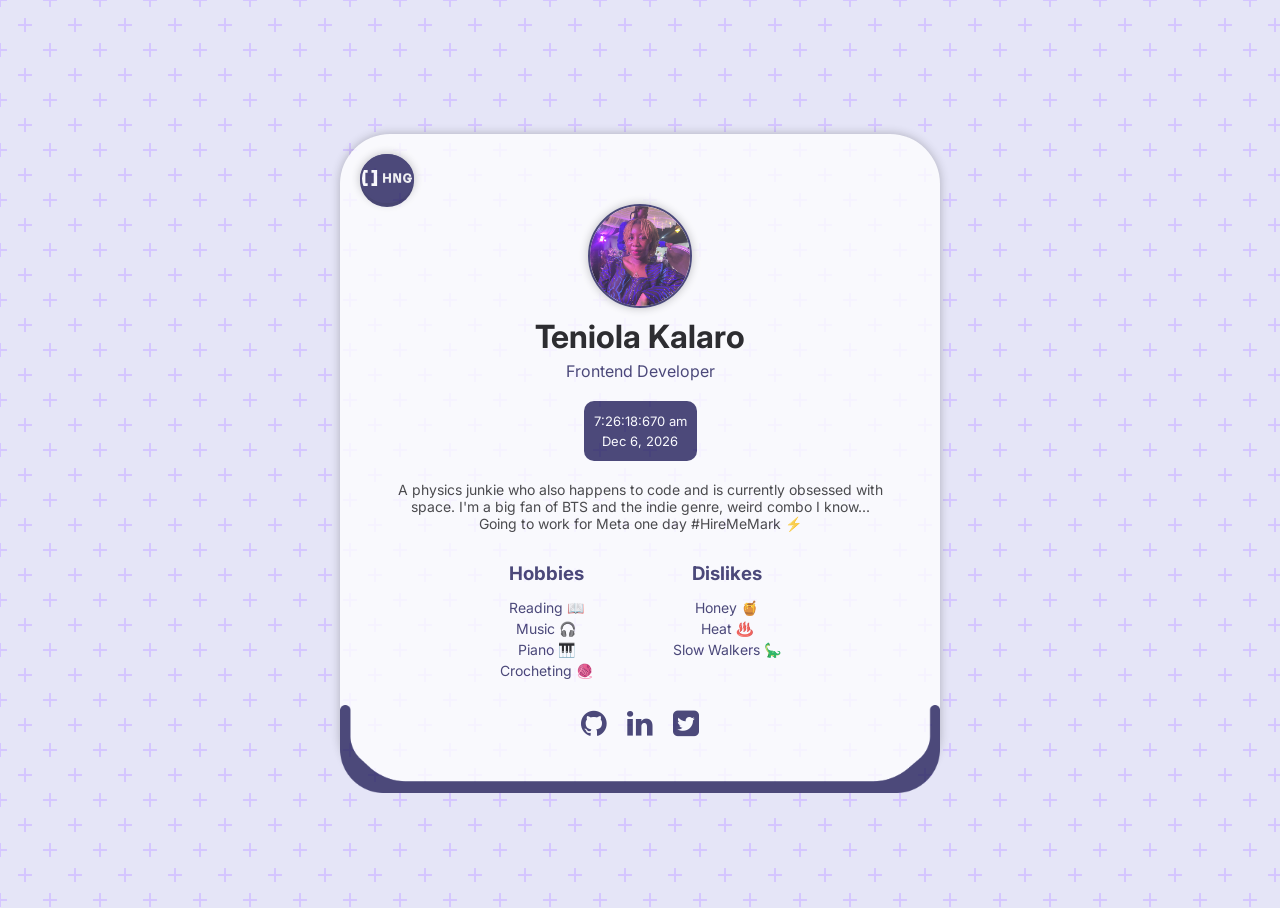
==== index.html @ 97bed38e "profile-card" ====
<!DOCTYPE html>
<html lang="en">
  <head>
    <meta charset="UTF-8" />
    <meta name="viewport" content="width=device-width, initial-scale=1.0" />
    <link rel="stylesheet" href="./index.css" />
    <link
      rel="stylesheet"
      href="https://cdnjs.cloudflare.com/ajax/libs/font-awesome/4.7.0/css/font-awesome.min.css"
    />
    <title>Teni's Profile Card</title>
    <link rel="icon" type="image/x-icon" href="./profile-card.jpg" />
  </head>
  <body>
    <main>
      <article class="profile-card" data-testid="test-profile-card">
        <figure class="bg-logo"><img src="./HNG-logo.svg" /></figure>
        <figure>
          <img data-testid="test-user-avatar" src="./profile-card.jpg" />
        </figure>
        <h2 class="name" data-testid="test-user-name">Teniola Kalaro</h2>
        <p class="role">Frontend Developer</p>
        <section class="time">
          <p data-testid="test-user-time" id="current-time">--:--</p>
          <p id="current-date">Loading date…</p>
        </section>
        <p class="bio" data-testid="test-user-bio">
          A physics junkie who also happens to code and is currently obsessed
          with space. I'm a big fan of BTS and the indie genre, weird combo I
          know... Going to work for Meta one day #HireMeMark ⚡
        </p>

        <div class="know-me">
          <section data-testid="test-user-hobbies">
            <h3>Hobbies</h3>
            <ul>
              <li>Reading 📖</li>
              <li>Music 🎧</li>
              <li>Piano 🎹</li>
              <li>Crocheting 🧶</li>
            </ul>
          </section>
          <section data-testid="test-user-dislikes">
            <h3>Dislikes</h3>
            <ul>
              <li>Honey 🍯</li>
              <li>Heat ♨️</li>
              <li>Slow Walkers 🦕</li>
            </ul>
          </section>
        </div>
        <ul class="social" data-testid="test-user-social-links">
          <li>
            <a
              class="fa fa-github"
              data-testid="test-user-social-github"
              href="https://github.com/pineapplegoose"
            ></a>
          </li>
          <li>
            <a
              class="fa fa-linkedin"
              data-testid="test-user-social-linkedin"
              href="www.linkedin.com/in/teniola-kalaro-448442238"
            ></a>
          </li>
          <li>
            <a
              class="fa fa-twitter-square"
              data-testid="test-user-social-twitter"
              href="https://x.com/ktviens"
            ></a>
          </li>
        </ul>
        <img class="bottom" src="./background-rectangle.png" />
      </article>
    </main>
    <script src="./index.js"></script>
  </body>
</html>
---- index.css ----
@import url('https://fonts.googleapis.com/css2?family=Inter:ital,opsz,wght@0,14..32,100..900;1,14..32,100..900&display=swap');
html{height: 100%;}
body{
    background-color: #D5C6FF;
    display: flex;
    justify-content: center;
    align-items: center;
    height: 100%;
    font-family: "Inter", sans-serif;
    font-optical-sizing: auto;
    opacity: 0.8;
    background: radial-gradient(circle, transparent 20%, #e5e5f7 20%, #e5e5f7 80%, transparent 80%, transparent), radial-gradient(circle, transparent 20%, #e5e5f7 20%, #e5e5f7 80%, transparent 80%, transparent) 25px 25px, linear-gradient(#D5C6FF 2px, transparent 2px) 0 -1px, linear-gradient(90deg, #D5C6FF 2px, #e5e5f7 2px) -1px 0;
    background-size: 50px 50px, 50px 50px, 25px 25px, 25px 25px;
}

.profile-card{
    display: flex;
    flex-direction: column;
    align-items: center;
    background-color: white;
    position: relative;
    border-radius: 50px;
    padding: 20px;
    margin: 20px;
    box-shadow: 0 0 10px rgba(0, 0, 0, 0.3);
    
}

figure{
    margin: 50px 0px 0px 0px;
}

figure img{
    width: 100px;
    height: 100px;
    border-radius: 50%;
    object-fit: cover;
    border: 2px solid #26235C;
    box-shadow: 0 0 10px rgba(0, 0, 0, 0.3);
    position: relative;
    z-index: 1

}

.bg-logo{
    position: absolute;
    top: 0;
    left: 0;
    background-color: #26235C;
    border-radius: 50%;
    margin: 20px;
}
.bg-logo img{
    width: 50px;
    height: 45px;
    object-fit: contain;
    border: 2px solid #26235C;
    margin: 0;
}
.name{
    margin: 5px 0px;
    font-size: 32px;
}
.time{
    display: flex;
    flex-direction: column;
    justify-content: center;
    align-items: center;
    background-color: #26235C;
    color: white;
    border-radius: 10px;
    padding: 10px 10px;
}
.bio{
    width: 500px;
    word-wrap: break-word;
    text-align: center;
    color: #252525;
    margin: 20px 30px;
    font-size: 14px;
}
.role{
    color: #26235C;
    margin: 0 0 20px 0;
}
ul{
    list-style-type: none;
    padding: 0;
}
.know-me{
    display: flex;
    justify-content:space-between;
}
.know-me section{
    display: flex;
    flex-direction: column;
    align-items: center;
    margin: 0px 40px;
}

.know-me ul{
    display: flex;
    flex-direction: column;
    justify-content: center;
    align-items: center;
    text-align: center;
    margin: 0px 20px;
}
.know-me h3{
    color: #26235C;
    margin: 10px 0px;
    text-align: center;
}
.know-me li, .know-me ul{
    color: #26235C;
    margin: 2px 0px;
    font-size: 14px;
}
.social{
    display: flex;
    justify-content: center;
    margin: 20px 0px;
    gap: 20px;
    font-size: 30px;
}

a{
    font-family: 'Inter', sans-serif;
    font-size: 16px;
    color: #26235C;
    margin: 5px 0px;
    outline: none;
    text-decoration: none;
}
#current-time, #current-date{
    color: white;
    margin: 2px 0px;
    font-size: small;
}

.bottom{
    position: absolute;
    bottom: -10px;
    right: 0;
    left: 0;
    width: 100%;
}

@media only screen and (max-width: 600px) {
    body{
        height: 100%;
        padding: 10px;
    }
    figure{
        margin: 20px 0px 0px 0px;
    }
    figure img{
        width: 80px;
        height: 80px;
    }
    .bg-logo img{
        width: 30px;
        height: 25px;
    }
    .profile-card{
        width: 80%;
        height: 90%;
    }
    .bio{
        width: 90%;
    }
    .know-me h3{
        font-size: 18px;
        margin: 5px 0;
    }
    .social{
        font-size: 18px;
        margin: 10px 0;
    }
    .bottom{
        position: absolute;
        bottom: 0px;
        right: 0;
        left: 0;
        width: 100%;
    }
}
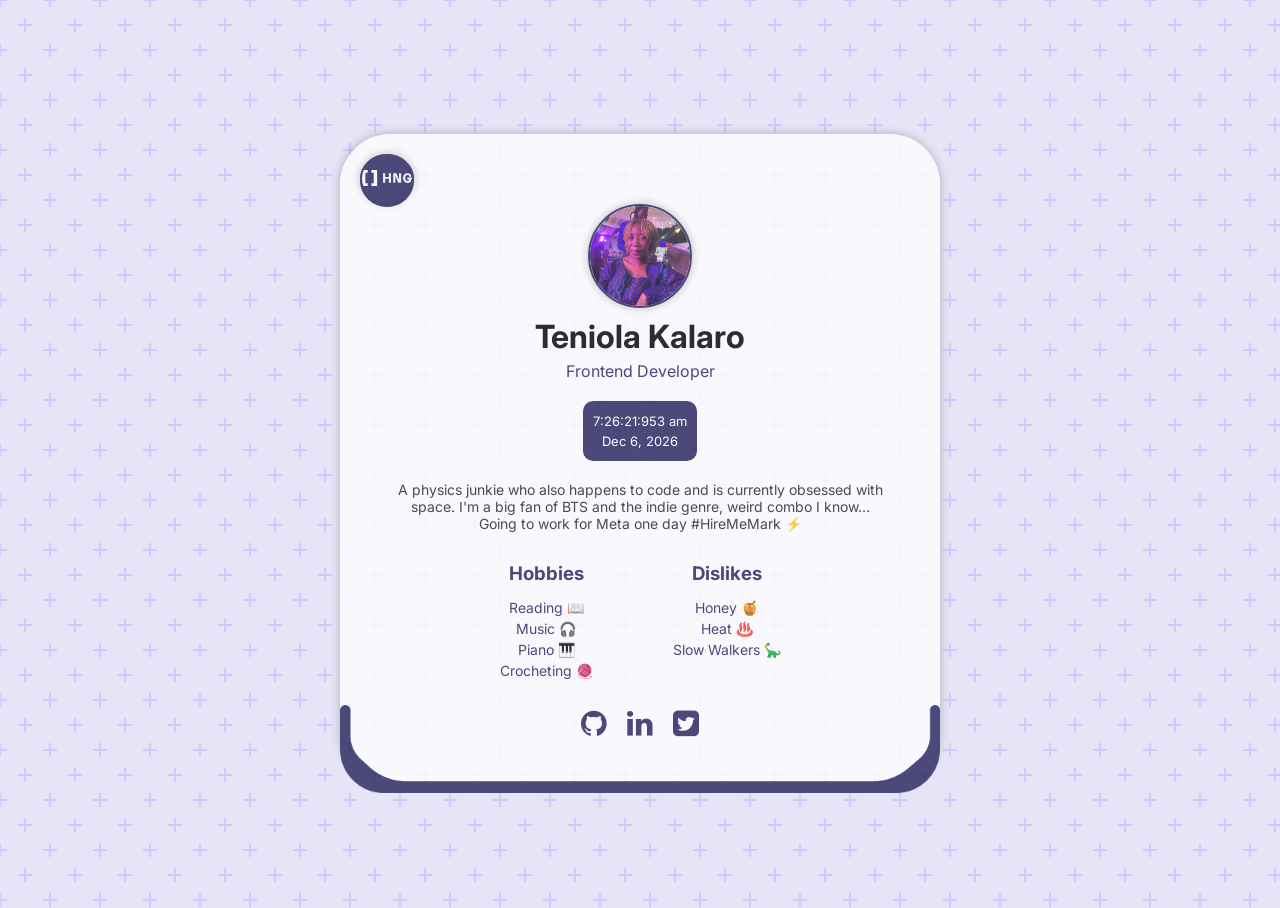
==== commit a47e0966: "update- alt-tags" ====
--- a/index.html
+++ b/index.html
@@ -14,9 +14,13 @@
   <body>
     <main>
       <article class="profile-card" data-testid="test-profile-card">
-        <figure class="bg-logo"><img src="./HNG-logo.svg" /></figure>
+        <figure class="bg-logo"><img src="./HNG-logo.svg" alt="logo" /></figure>
         <figure>
-          <img data-testid="test-user-avatar" src="./profile-card.jpg" />
+          <img
+            data-testid="test-user-avatar"
+            alt="profile-image"
+            src="./profile-card.jpg"
+          />
         </figure>
         <h2 class="name" data-testid="test-user-name">Teniola Kalaro</h2>
         <p class="role">Frontend Developer</p>
@@ -72,7 +76,11 @@
             ></a>
           </li>
         </ul>
-        <img class="bottom" src="./background-rectangle.png" />
+        <img
+          class="bottom"
+          alt="bottom-border"
+          src="./background-rectangle.png"
+        />
       </article>
     </main>
     <script src="./index.js"></script>
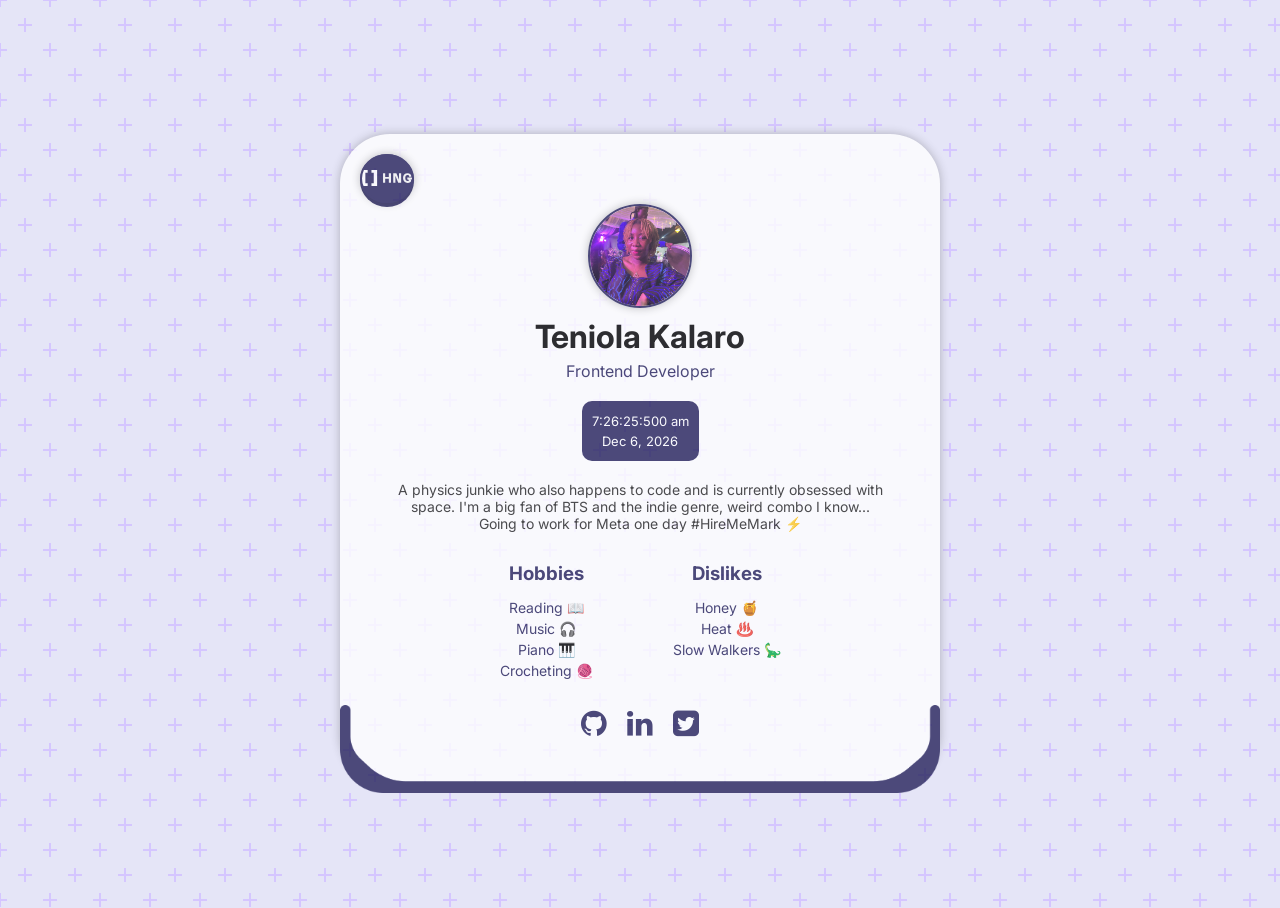
==== commit d075e198: "fix links" ====
--- a/index.html
+++ b/index.html
@@ -53,29 +53,23 @@
             </ul>
           </section>
         </div>
-        <ul class="social" data-testid="test-user-social-links">
-          <li>
-            <a
-              class="fa fa-github"
-              data-testid="test-user-social-github"
-              href="https://github.com/pineapplegoose"
-            ></a>
-          </li>
-          <li>
-            <a
-              class="fa fa-linkedin"
-              data-testid="test-user-social-linkedin"
-              href="www.linkedin.com/in/teniola-kalaro-448442238"
-            ></a>
-          </li>
-          <li>
-            <a
-              class="fa fa-twitter-square"
-              data-testid="test-user-social-twitter"
-              href="https://x.com/ktviens"
-            ></a>
-          </li>
-        </ul>
+        <section class="social" data-testid="test-user-social-links">
+          <a
+            class="fa fa-github"
+            data-testid="test-user-social-github"
+            href="https://github.com/pineapplegoose"
+          ></a>
+          <a
+            class="fa fa-linkedin"
+            data-testid="test-user-social-linkedin"
+            href="https://www.linkedin.com/in/teniola-kalaro-448442238/"
+          ></a>
+          <a
+            class="fa fa-twitter-square"
+            data-testid="test-user-social-twitter"
+            href="https://x.com/ktviens"
+          ></a>
+        </section>
         <img
           class="bottom"
           alt="bottom-border"
--- a/index.css
+++ b/index.css
@@ -123,22 +123,25 @@
     margin: 20px 0px;
     gap: 20px;
     font-size: 30px;
+    z-index: 1;
 }
 
-a{
+.fa{
     font-family: 'Inter', sans-serif;
     font-size: 16px;
     color: #26235C;
     margin: 5px 0px;
-    outline: none;
     text-decoration: none;
+    cursor:pointer;
+}
+.fa:hover{
+    color: #D5C6FF;
 }
 #current-time, #current-date{
     color: white;
     margin: 2px 0px;
     font-size: small;
 }
-
 .bottom{
     position: absolute;
     bottom: -10px;
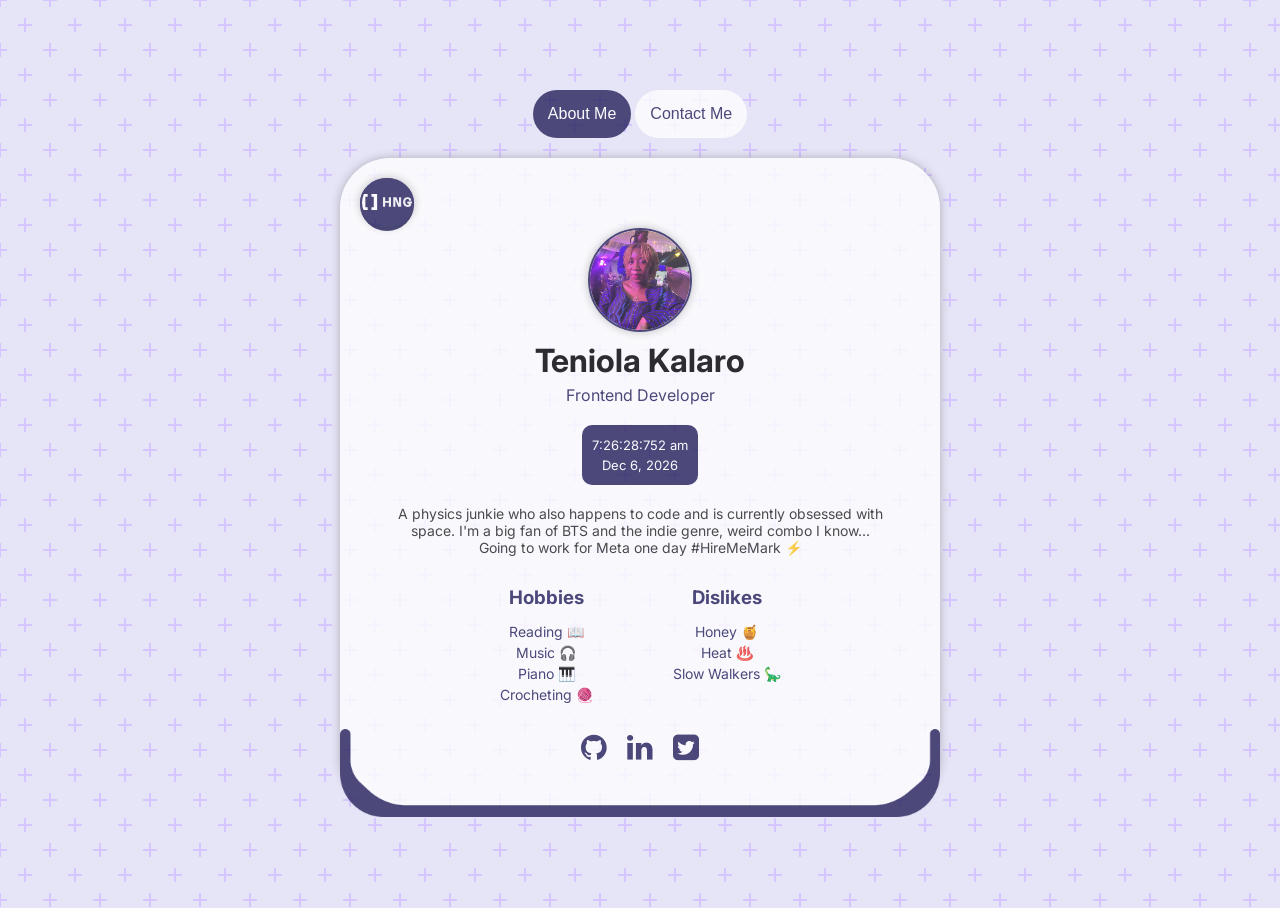
==== commit 95e25dde: "about-page and contact-page" ====
--- a/index.html
+++ b/index.html
@@ -12,7 +12,24 @@
     <link rel="icon" type="image/x-icon" href="./profile-card.jpg" />
   </head>
   <body>
-    <main>
+    <main
+      style="
+        display: flex;
+        flex-direction: column;
+        justify-content: center;
+        align-items: center;
+        width: 100%;
+        height: 100%;
+      "
+    >
+      <section class="buttons">
+        <button style="background-color: #26235c; color: white">
+          <a href="./about.html" style="color: white">About Me</a>
+        </button>
+        <button style="background-color: white">
+          <a href="./contact.html">Contact Me</a>
+        </button>
+      </section>
       <article class="profile-card" data-testid="test-profile-card">
         <figure class="bg-logo"><img src="./HNG-logo.svg" alt="logo" /></figure>
         <figure>
--- a/index.css
+++ b/index.css
@@ -13,8 +13,33 @@
     background: radial-gradient(circle, transparent 20%, #e5e5f7 20%, #e5e5f7 80%, transparent 80%, transparent), radial-gradient(circle, transparent 20%, #e5e5f7 20%, #e5e5f7 80%, transparent 80%, transparent) 25px 25px, linear-gradient(#D5C6FF 2px, transparent 2px) 0 -1px, linear-gradient(90deg, #D5C6FF 2px, #e5e5f7 2px) -1px 0;
     background-size: 50px 50px, 50px 50px, 25px 25px, 25px 25px;
 }
-
-.profile-card{
+.buttons{
+    place-self: center;
+}
+.buttons button{
+    padding: 15px;
+    border-radius: 50px;
+    border: none;
+    color: #26235C;
+    cursor: pointer;
+}
+.buttons a{
+    color: #26235C;
+    text-decoration: none;
+    font-size: medium;
+}
+#back{
+    place-self: start; 
+    margin: 10px 40px;
+    padding: 15px;
+    border-radius: 50%;
+    border: none;
+    background-color: #e5e5f7;
+    color: #26235C;
+    cursor: pointer;
+    position: absolute;
+}
+.profile-card, .about-card, .contact-card{
     display: flex;
     flex-direction: column;
     align-items: center;
@@ -24,8 +49,84 @@
     padding: 20px;
     margin: 20px;
     box-shadow: 0 0 10px rgba(0, 0, 0, 0.3);
-    
-}
+}
+
+.about-card{
+    width: 50%;
+    background:#26235C;
+    padding: 10px 0px;
+}
+
+.about-card section{
+    display: flex;
+    flex-direction: column;
+    align-items: center;
+    width: 50%;
+    margin: 15px 0;
+    color: white;
+}
+
+.about-card section p{
+    text-align: center;
+    margin: 0px 0;
+}
+
+.about-card section h3{
+    text-align: center;
+    margin: 5px 0;
+    color: #e5e5f7;
+}
+
+.about-card section ul{
+    list-style-type: none;
+    padding: 0;
+    margin: 0;
+}
+
+.contact-card{
+    width: 70%;
+
+}
+
+.contact-card form{
+    display: flex;
+    flex-direction: column;
+    align-items: center;
+    width: 100%;
+}
+
+.contact-card input[type="text"], .contact-card input[type="email"], .contact-card textarea{
+    margin: 10px 10px;
+    padding: 10px;
+    border-radius: 10px;
+    border: none;
+    background-color: #e5e5f7;
+    color: #26235C;
+    font-size: 16px;
+    width: 100%;
+}
+
+.contact-card label{
+    display: flex;
+    justify-content: space-between;
+    align-items: center;
+    color: #26235C;
+    width: 70%;
+}
+
+.contact-card label p{
+    width: 100px;
+}
+
+.contact-card input[type="submit"]{
+    background-color: #26235C;
+    padding: 15px;
+    border-radius: 20px;
+    color: white;
+    border: none;
+    font-size: medium;
+}
+
 
 figure{
     margin: 50px 0px 0px 0px;
@@ -99,7 +200,7 @@
     margin: 0px 40px;
 }
 
-.know-me ul{
+.know-me ul,.about-card section ul{
     display: flex;
     flex-direction: column;
     justify-content: center;
@@ -149,11 +250,58 @@
     left: 0;
     width: 100%;
 }
+.errortext {
+            color: #e74c3c;
+            font-size: 13px;
+            margin-top: 5px;
+            display: none;
+        }
+
+        .errortext.show {
+            display: block;
+        }
+
+        input.error,
+        textarea.error {
+            border-color: #e74c3c;
+        }
+
+        input.success,
+        textarea.success {
+            border-color: #27ae60;
+        }
+input[type="submit"]:hover {
+            background: #5568d3;
+        }
+
+        input[type="submit"]:active {
+            transform: scale(0.98);
+        }
+
+        input[type="submit"]:disabled {
+            background: #ccc;
+            cursor: not-allowed;
+        }
+
+        .success-message {
+            background: #27ae60;
+            color: white;
+            padding: 15px;
+            border-radius: 8px;
+            text-align: center;
+            display: none;
+            margin-top: 20px;
+        }
+
+        .success-message.show {
+            display: block;
+        }
 
 @media only screen and (max-width: 600px) {
     body{
         height: 100%;
         padding: 10px;
+        align-items: flex-start;
     }
     figure{
         margin: 20px 0px 0px 0px;
@@ -166,14 +314,25 @@
         width: 30px;
         height: 25px;
     }
+    
     .profile-card{
+        padding: 2px;
         width: 80%;
         height: 90%;
+        margin-bottom: 20px;
+    }
+    .contact-card,.about-card{
+        width: 100%;
+        margin-bottom: 20px;
     }
     .bio{
         width: 90%;
     }
-    .know-me h3{
+    .about-card section{
+        width: 70%;
+        margin: 10px 10px;
+    }
+    .know-me h3.about-card section h3{
         font-size: 18px;
         margin: 5px 0;
     }
@@ -188,4 +347,35 @@
         left: 0;
         width: 100%;
     }
-}
+    .contact-card form{
+        display: flex;
+        flex-direction: column;
+        justify-content: center;
+        align-items: center;
+        width: 100%;
+    }
+
+    .contact-card label{
+        font-size: 14px;
+        flex-direction: column;
+        justify-content: start;
+        align-items: start;
+        width: 90%;
+    }
+    .contact-card label p{
+        margin: 0 0 5px 0;
+       }
+    .contact-card input[type="text"], .contact-card input[type="email"], .contact-card textarea {
+        width: 90%;
+        margin: 10px 0px;
+    }
+    .contact-card h2{
+        margin-top: 40px;
+    }
+    #back{
+        margin:10px 10px;
+    }
+    .about-card section p, .about-card section li{
+        font-size: 14px;
+    }
+}
